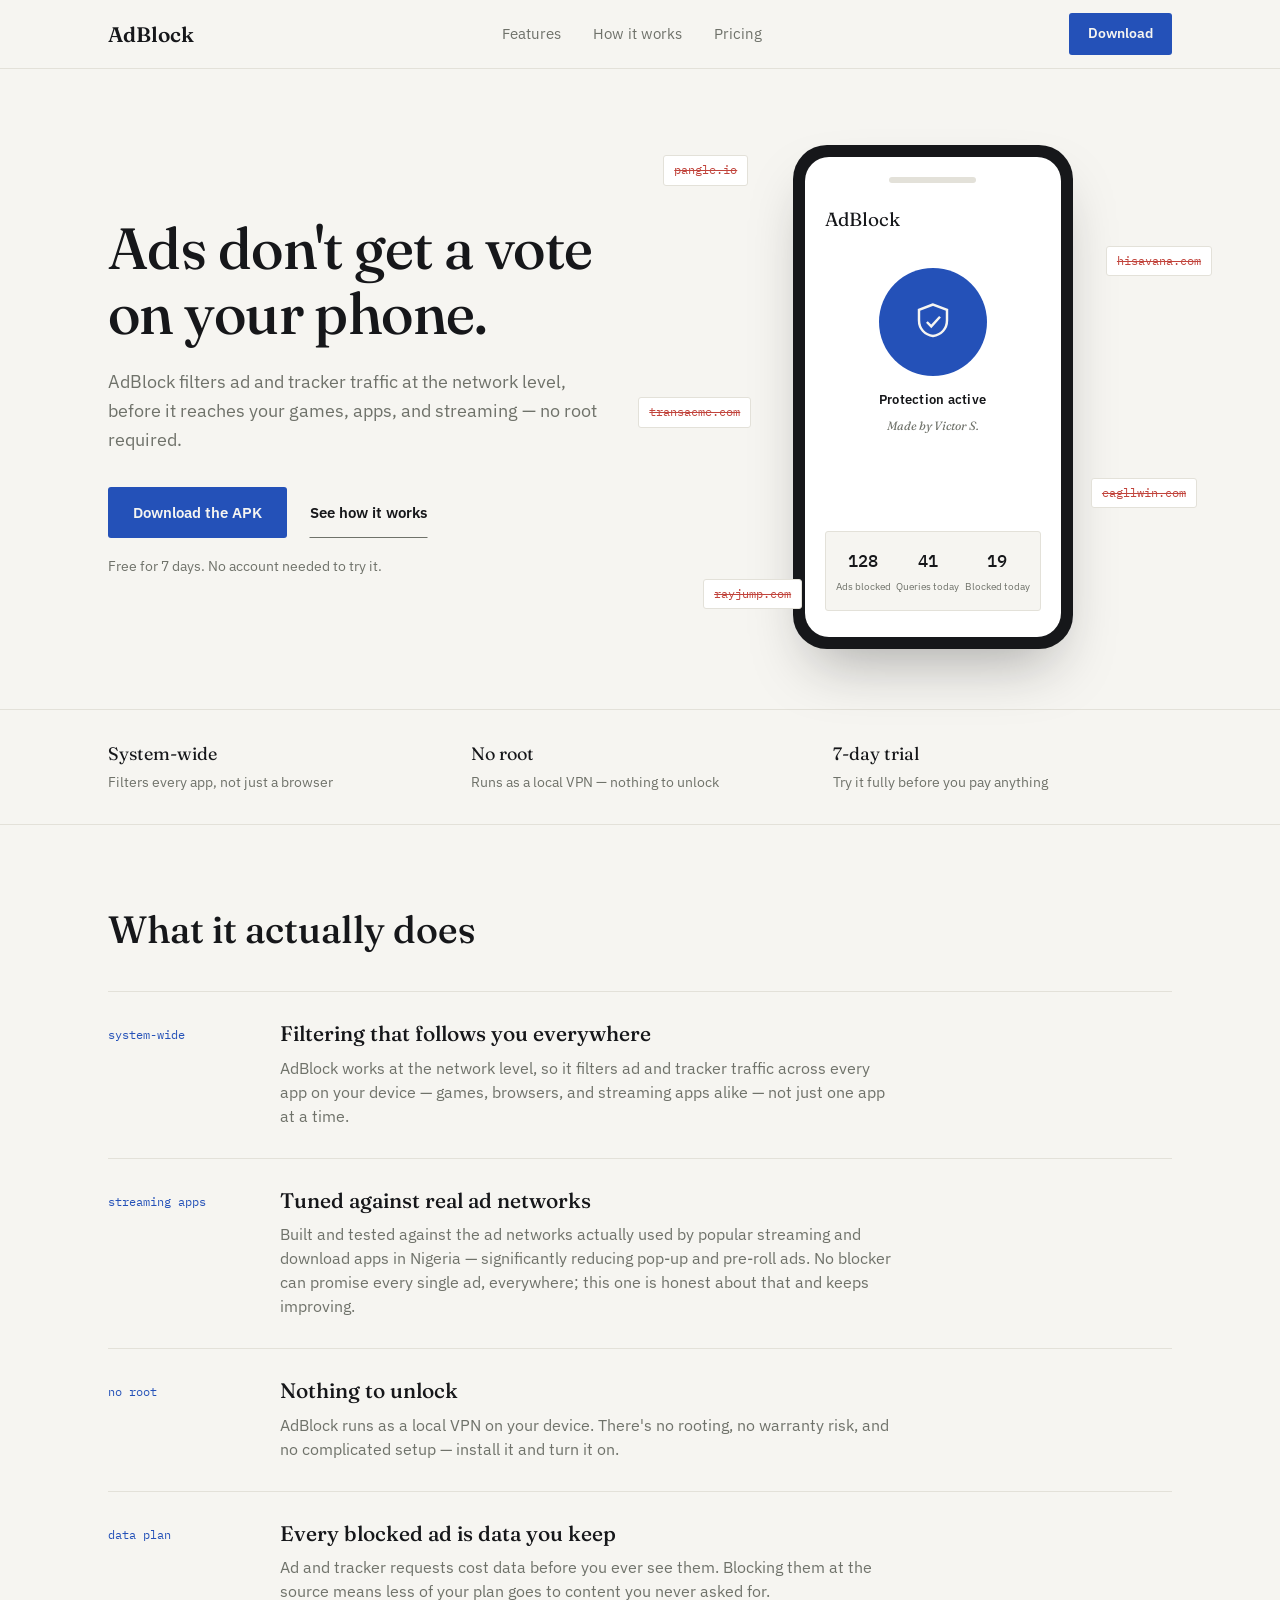
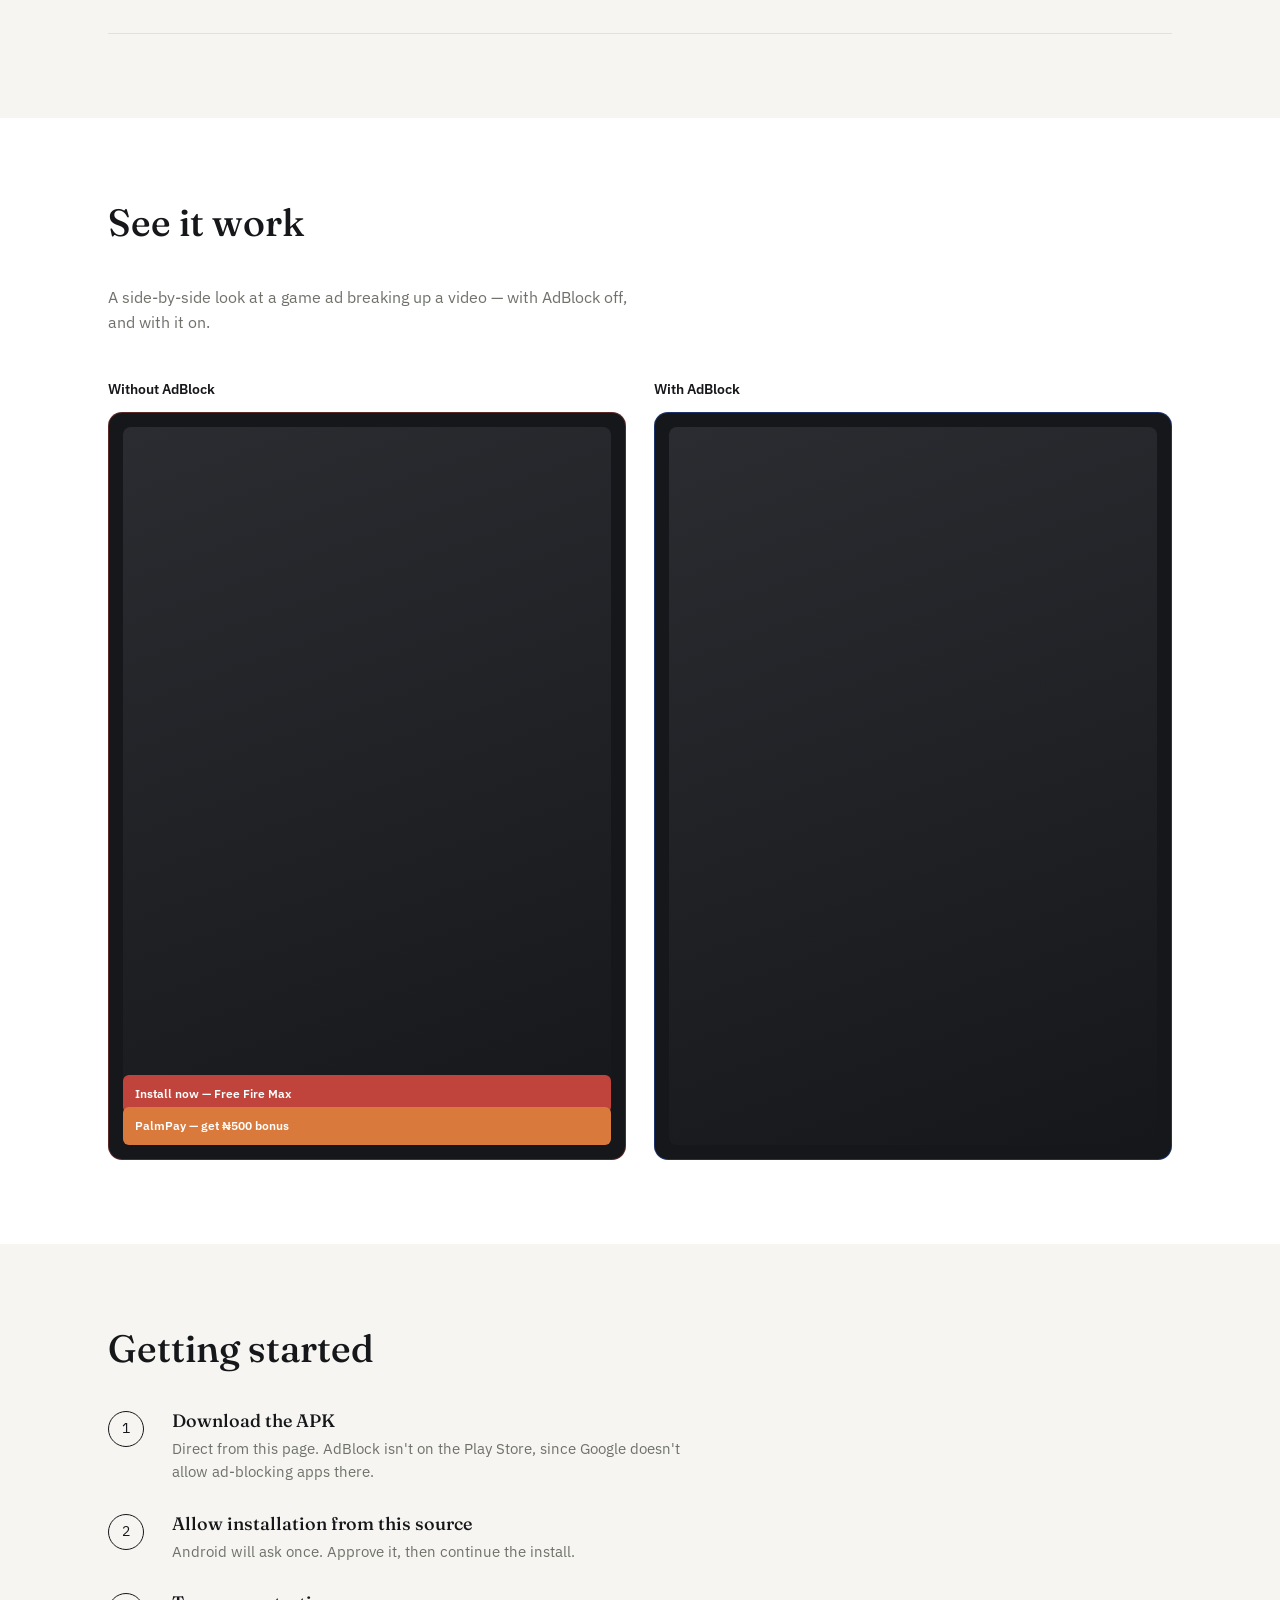
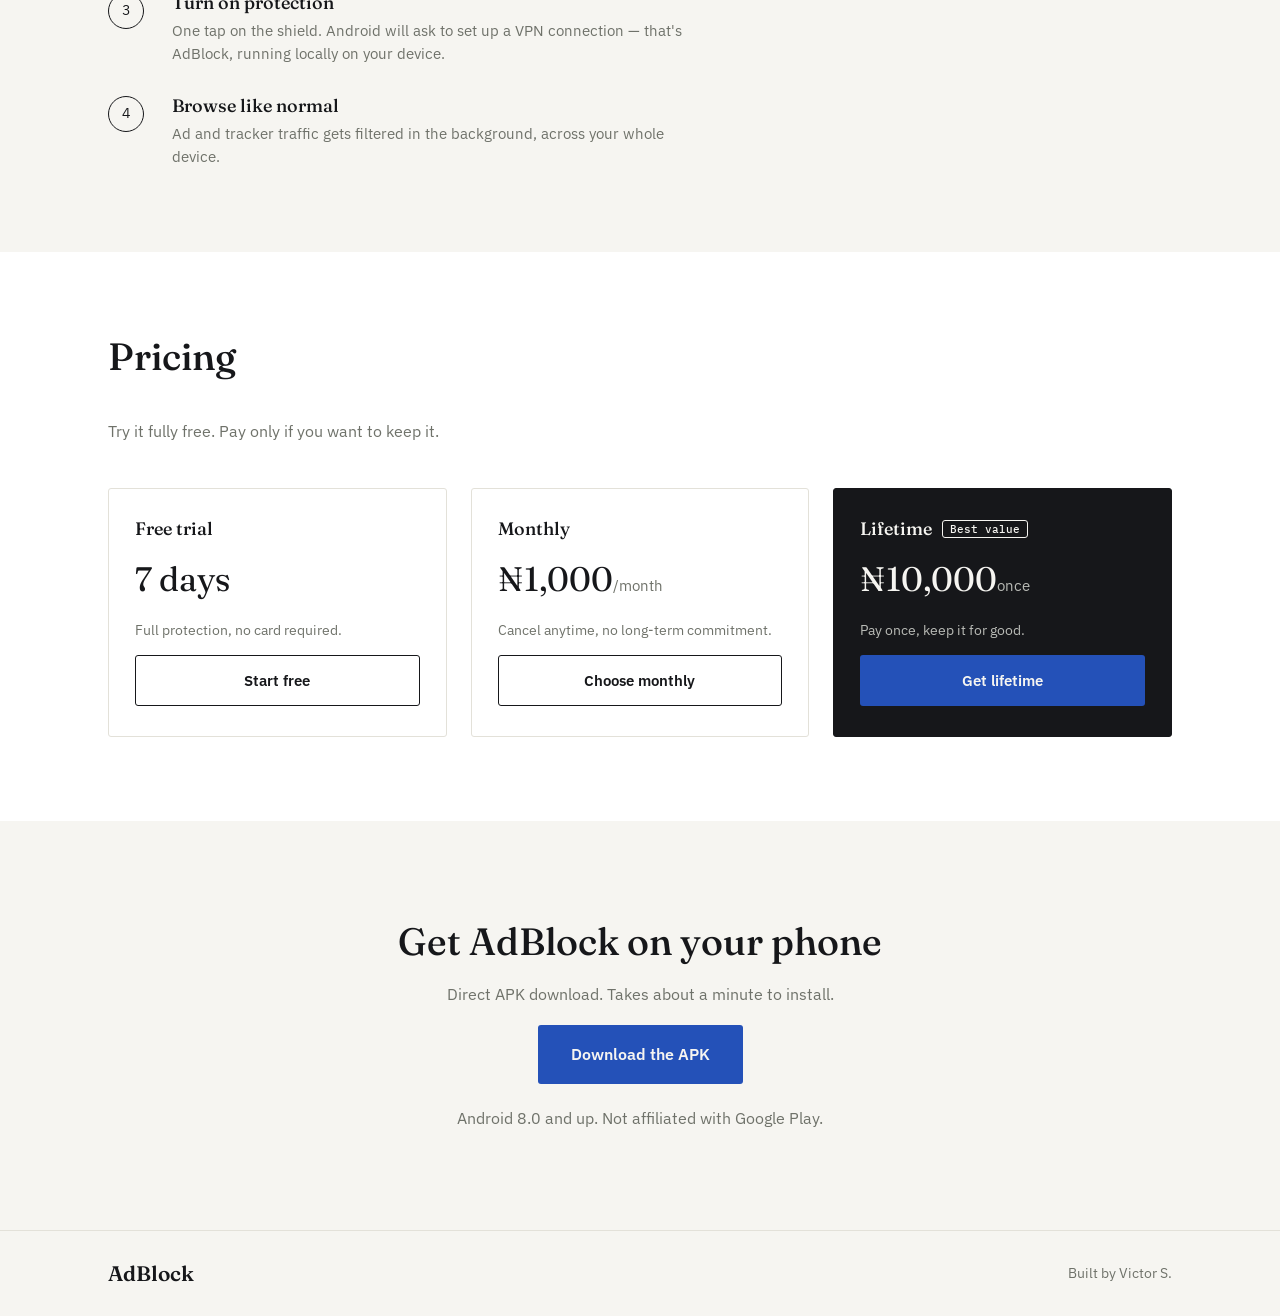
==== src/index.html @ f9def2c8 "first commit" ====
<!DOCTYPE html>
<html lang="en">
<head>
<meta charset="UTF-8">
<meta name="viewport" content="width=device-width, initial-scale=1.0">
<title>AdBlock — Block ads across every app on your phone</title>
<meta name="description" content="AdBlock filters ad and tracker traffic at the network level, before it reaches your games, apps, and streaming. No root required.">
<link rel="preconnect" href="https://fonts.googleapis.com">
<link rel="preconnect" href="https://fonts.gstatic.com" crossorigin>
<link href="https://fonts.googleapis.com/css2?family=Fraunces:opsz,wght@9..144,400;9..144,500;9..144,600&family=IBM+Plex+Sans:wght@400;500;600&family=IBM+Plex+Mono:wght@400;500&display=swap" rel="stylesheet">
<link rel="stylesheet" href="styles.css">
</head>
<body>

<header class="site-header">
  <div class="wrap header-inner">
    <a href="#top" class="wordmark">AdBlock</a>
    <nav class="main-nav">
      <a href="#features">Features</a>
      <a href="#how-it-works">How it works</a>
      <a href="#pricing">Pricing</a>
    </nav>
    <a href="#download" class="btn btn-primary btn-small">Download</a>
  </div>
</header>

<main id="top">

  <!-- HERO -->
  <section class="hero">
    <div class="wrap hero-inner">
      <div class="hero-text">
        <h1>Ads don't get a vote on your phone.</h1>
        <p class="hero-sub">AdBlock filters ad and tracker traffic at the network level, before it reaches your games, apps, and streaming — no root required.</p>
        <div class="hero-actions">
          <a href="#download" class="btn btn-primary">Download the APK</a>
          <a href="#how-it-works" class="btn btn-ghost">See how it works</a>
        </div>
        <p class="hero-note">Free for 7 days. No account needed to try it.</p>
      </div>

      <div class="hero-visual">
        <div class="chip-field" aria-hidden="true">
          <span class="chip">pangle.io</span>
          <span class="chip">hisavana.com</span>
          <span class="chip">transacme.com</span>
          <span class="chip">eagllwin.com</span>
          <span class="chip">rayjump.com</span>
        </div>

        <!--
          PHONE MOCKUP — this is a hand-built approximation of the app's
          home screen, matching your original spec (circular toggle,
          "PROTECTION ACTIVE" label, stats card, "Made by Victor S." line).

          TO REPLACE WITH YOUR REAL SCREENSHOT:
          1. Drop your screenshot into /assets/app-home.png
          2. Delete everything inside <div class="phone-screen"> ... </div>
          3. Replace it with: <img src="assets/app-home.png" alt="AdBlock app home screen">
        -->
        <div class="phone-frame">
          <div class="phone-screen">
            <div class="mock-statusbar"></div>
            <div class="mock-app-title">AdBlock</div>

            <div class="mock-toggle-wrap">
              <div class="mock-toggle">
                <svg viewBox="0 0 24 24" class="mock-shield" fill="none" stroke="currentColor" stroke-width="1.4">
                  <path d="M12 2 4 5v6c0 5 3.4 8.4 8 9 4.6-.6 8-4 8-9V5l-8-3Z"/>
                  <path d="m8.5 12 2.5 2.5L16 9" />
                </svg>
              </div>
              <p class="mock-toggle-label">Protection active</p>
              <p class="mock-credit">Made by Victor S.</p>
            </div>

            <div class="mock-stats-card">
              <div class="mock-stat">
                <span class="mock-stat-num">128</span>
                <span class="mock-stat-label">Ads blocked</span>
              </div>
              <div class="mock-stat">
                <span class="mock-stat-num">41</span>
                <span class="mock-stat-label">Queries today</span>
              </div>
              <div class="mock-stat">
                <span class="mock-stat-num">19</span>
                <span class="mock-stat-label">Blocked today</span>
              </div>
            </div>
          </div>
        </div>
      </div>
    </div>
  </section>

  <!-- FACTS STRIP -->
  <section class="facts-strip">
    <div class="wrap facts-inner">
      <div class="fact">
        <span class="fact-head">System-wide</span>
        <span class="fact-body">Filters every app, not just a browser</span>
      </div>
      <div class="fact">
        <span class="fact-head">No root</span>
        <span class="fact-body">Runs as a local VPN — nothing to unlock</span>
      </div>
      <div class="fact">
        <span class="fact-head">7-day trial</span>
        <span class="fact-body">Try it fully before you pay anything</span>
      </div>
    </div>
  </section>

  <!-- FEATURES -->
  <section id="features" class="features">
    <div class="wrap">
      <h2>What it actually does</h2>

      <div class="feature-row">
        <span class="feature-tag">system-wide</span>
        <div class="feature-body">
          <h3>Filtering that follows you everywhere</h3>
          <p>AdBlock works at the network level, so it filters ad and tracker traffic across every app on your device — games, browsers, and streaming apps alike — not just one app at a time.</p>
        </div>
      </div>

      <div class="feature-row">
        <span class="feature-tag">streaming apps</span>
        <div class="feature-body">
          <h3>Tuned against real ad networks</h3>
          <p>Built and tested against the ad networks actually used by popular streaming and download apps in Nigeria — significantly reducing pop-up and pre-roll ads. No blocker can promise every single ad, everywhere; this one is honest about that and keeps improving.</p>
        </div>
      </div>

      <div class="feature-row">
        <span class="feature-tag">no root</span>
        <div class="feature-body">
          <h3>Nothing to unlock</h3>
          <p>AdBlock runs as a local VPN on your device. There's no rooting, no warranty risk, and no complicated setup — install it and turn it on.</p>
        </div>
      </div>

      <div class="feature-row">
        <span class="feature-tag">data plan</span>
        <div class="feature-body">
          <h3>Every blocked ad is data you keep</h3>
          <p>Ad and tracker requests cost data before you ever see them. Blocking them at the source means less of your plan goes to content you never asked for.</p>
        </div>
      </div>
    </div>
  </section>

  <!-- COMPARISON -->
  <section class="comparison">
    <div class="wrap">
      <h2>See it work</h2>
      <p class="comparison-sub">A side-by-side look at a game ad breaking up a video — with AdBlock off, and with it on.</p>

      <div class="compare-grid">
        <div class="compare-panel">
          <span class="compare-label">Without AdBlock</span>
          <div class="compare-mock compare-mock--off">
            <div class="mock-video-bar"></div>
            <div class="mock-ad-banner">Install now — Free Fire Max</div>
            <div class="mock-ad-banner mock-ad-banner--sm">PalmPay — get ₦500 bonus</div>
          </div>
        </div>
        <div class="compare-panel">
          <span class="compare-label">With AdBlock</span>
          <div class="compare-mock compare-mock--on">
            <div class="mock-video-bar"></div>
          </div>
        </div>
      </div>

      <!--
        SCREEN RECORDING — once you have the real comparison recording,
        drop it in as /assets/comparison.mp4 and uncomment the block below.
        A poster image (assets/comparison-poster.jpg) shows before it plays.
      -->
      <!--
      <div class="video-slot">
        <video controls poster="assets/comparison-poster.jpg">
          <source src="assets/comparison.mp4" type="video/mp4">
        </video>
      </div>
      -->
    </div>
  </section>

  <!-- HOW IT WORKS -->
  <section id="how-it-works" class="how-it-works">
    <div class="wrap">
      <h2>Getting started</h2>

      <ol class="steps">
        <li>
          <span class="step-num">1</span>
          <div>
            <h3>Download the APK</h3>
            <p>Direct from this page. AdBlock isn't on the Play Store, since Google doesn't allow ad-blocking apps there.</p>
          </div>
        </li>
        <li>
          <span class="step-num">2</span>
          <div>
            <h3>Allow installation from this source</h3>
            <p>Android will ask once. Approve it, then continue the install.</p>
          </div>
        </li>
        <li>
          <span class="step-num">3</span>
          <div>
            <h3>Turn on protection</h3>
            <p>One tap on the shield. Android will ask to set up a VPN connection — that's AdBlock, running locally on your device.</p>
          </div>
        </li>
        <li>
          <span class="step-num">4</span>
          <div>
            <h3>Browse like normal</h3>
            <p>Ad and tracker traffic gets filtered in the background, across your whole device.</p>
          </div>
        </li>
      </ol>
    </div>
  </section>

  <!-- PRICING -->
  <section id="pricing" class="pricing">
    <div class="wrap">
      <h2>Pricing</h2>
      <p class="pricing-sub">Try it fully free. Pay only if you want to keep it.</p>

      <div class="pricing-grid">
        <div class="price-col">
          <h3>Free trial</h3>
          <p class="price-amount">7 days</p>
          <p class="price-detail">Full protection, no card required.</p>
          <a href="#download" class="btn btn-outline">Start free</a>
        </div>

        <div class="price-col">
          <h3>Monthly</h3>
          <p class="price-amount">₦1,000<span>/month</span></p>
          <p class="price-detail">Cancel anytime, no long-term commitment.</p>
          <a href="#download" class="btn btn-outline">Choose monthly</a>
        </div>

        <div class="price-col price-col--featured">
          <h3>Lifetime <span class="best-value">Best value</span></h3>
          <p class="price-amount">₦10,000<span>once</span></p>
          <p class="price-detail">Pay once, keep it for good.</p>
          <a href="#download" class="btn btn-primary">Get lifetime</a>
        </div>
      </div>
    </div>
  </section>

  <!-- DOWNLOAD CTA -->
  <section id="download" class="download-cta">
    <div class="wrap download-inner">
      <h2>Get AdBlock on your phone</h2>
      <p>Direct APK download. Takes about a minute to install.</p>
      <!-- TODO: replace href with your real GitHub Releases APK URL -->
      <a href="#" class="btn btn-primary btn-large">Download the APK</a>
      <p class="download-note">Android 8.0 and up. Not affiliated with Google Play.</p>
    </div>
  </section>

</main>

<footer class="site-footer">
  <div class="wrap footer-inner">
    <span class="wordmark">AdBlock</span>
    <span class="footer-credit">Built by Victor S.</span>
  </div>
</footer>

<script src="script.js"></script>
</body>
</html>
---- src/styles.css ----
/* ---------------------------------------------------------
   Tokens
--------------------------------------------------------- */
:root {
  --paper: #F6F5F1;
  --surface: #FFFFFF;
  --ink: #16171A;
  --muted: #6F726A;
  --accent: #2451B8;
  --accent-ink: #F6F5F1;
  --blocked: #C1443C;
  --border: #E3E1D9;

  --font-display: 'Fraunces', serif;
  --font-body: 'IBM Plex Sans', sans-serif;
  --font-mono: 'IBM Plex Mono', monospace;

  --max-width: 1120px;
  --radius: 3px;
}

* { box-sizing: border-box; }
html { scroll-behavior: smooth; }

body {
  margin: 0;
  background: var(--paper);
  color: var(--ink);
  font-family: var(--font-body);
  font-size: 16px;
  line-height: 1.55;
  -webkit-font-smoothing: antialiased;
}

.wrap {
  max-width: var(--max-width);
  margin: 0 auto;
  padding: 0 28px;
}

a { color: inherit; text-decoration: none; }

h1, h2, h3 {
  font-family: var(--font-display);
  font-weight: 500;
  line-height: 1.12;
  margin: 0;
}

h2 {
  font-size: clamp(28px, 4vw, 38px);
  margin-bottom: 40px;
}

p { margin: 0; }

:focus-visible {
  outline: 2px solid var(--accent);
  outline-offset: 3px;
}

@media (prefers-reduced-motion: reduce) {
  * { animation-duration: 0.001ms !important; animation-iteration-count: 1 !important; transition-duration: 0.001ms !important; }
}

/* ---------------------------------------------------------
   Buttons
--------------------------------------------------------- */
.btn {
  display: inline-flex;
  align-items: center;
  justify-content: center;
  padding: 13px 24px;
  font-family: var(--font-body);
  font-size: 15px;
  font-weight: 600;
  border-radius: var(--radius);
  border: 1px solid transparent;
  cursor: pointer;
  transition: background 0.15s ease, border-color 0.15s ease, transform 0.1s ease;
}
.btn:active { transform: translateY(1px); }

.btn-primary { background: var(--accent); color: var(--accent-ink); }
.btn-primary:hover { background: #1c3f99; }

.btn-outline { background: transparent; color: var(--ink); border-color: var(--ink); }
.btn-outline:hover { background: var(--ink); color: var(--paper); }

.btn-ghost { background: transparent; color: var(--ink); border-bottom: 1px solid var(--muted); border-radius: 0; padding-left: 0; padding-right: 0; }
.btn-ghost:hover { border-color: var(--ink); }

.btn-small { padding: 9px 18px; font-size: 14px; }
.btn-large { padding: 16px 32px; font-size: 16px; }

/* ---------------------------------------------------------
   Header
--------------------------------------------------------- */
.site-header {
  position: sticky;
  top: 0;
  z-index: 50;
  background: rgba(246, 245, 241, 0.92);
  backdrop-filter: blur(6px);
  border-bottom: 1px solid var(--border);
}

.header-inner {
  display: flex;
  align-items: center;
  justify-content: space-between;
  height: 68px;
}

.wordmark {
  font-family: var(--font-display);
  font-size: 21px;
  font-weight: 600;
}

.main-nav {
  display: flex;
  gap: 32px;
}
.main-nav a { font-size: 15px; color: var(--muted); }
.main-nav a:hover { color: var(--ink); }

/* ---------------------------------------------------------
   Hero
--------------------------------------------------------- */
.hero { padding: 76px 0 60px; }

.hero-inner {
  display: grid;
  grid-template-columns: 1.05fr 0.95fr;
  gap: 56px;
  align-items: center;
}

.hero-text h1 {
  font-size: clamp(36px, 5.2vw, 58px);
  letter-spacing: -0.01em;
}

.hero-sub {
  margin-top: 22px;
  max-width: 46ch;
  font-size: 18px;
  color: var(--muted);
  line-height: 1.6;
}

.hero-actions {
  display: flex;
  align-items: center;
  gap: 22px;
  margin-top: 32px;
}

.hero-note {
  margin-top: 18px;
  font-size: 14px;
  color: var(--muted);
}

/* --- hero visual --- */
.hero-visual {
  position: relative;
  display: flex;
  justify-content: center;
}

.chip-field {
  position: absolute;
  inset: -10px -10px auto -10px;
  height: 100%;
  pointer-events: none;
}

.chip {
  position: absolute;
  font-family: var(--font-mono);
  font-size: 12px;
  color: var(--blocked);
  background: var(--surface);
  border: 1px solid var(--border);
  padding: 5px 10px;
  border-radius: var(--radius);
  text-decoration: line-through;
  text-decoration-thickness: 1px;
  animation: drift 9s ease-in-out infinite;
}
.chip:nth-child(1) { top: 4%;  left: -4%;  animation-delay: 0s; }
.chip:nth-child(2) { top: 22%; right: -6%; animation-delay: 1.4s; }
.chip:nth-child(3) { top: 52%; left: -9%;  animation-delay: 2.8s; }
.chip:nth-child(4) { top: 68%; right: -3%; animation-delay: 4.2s; }
.chip:nth-child(5) { top: 88%; left: 4%;   animation-delay: 5.6s; }

@keyframes drift {
  0%, 100% { transform: translateY(0); }
  50% { transform: translateY(-8px); }
}

.phone-frame {
  width: 280px;
  background: var(--ink);
  border-radius: 34px;
  padding: 12px;
  box-shadow: 0 30px 60px -20px rgba(22, 23, 26, 0.35);
}

.phone-screen {
  background: var(--surface);
  border-radius: 24px;
  padding: 20px 20px 26px;
  min-height: 480px;
  display: flex;
  flex-direction: column;
  align-items: center;
}

.mock-statusbar {
  width: 40%;
  height: 6px;
  background: var(--border);
  border-radius: 4px;
  align-self: center;
  margin-bottom: 22px;
}

.mock-app-title {
  font-family: var(--font-display);
  font-size: 19px;
  align-self: flex-start;
  margin-bottom: 34px;
}

.mock-toggle-wrap {
  display: flex;
  flex-direction: column;
  align-items: center;
  margin-bottom: 30px;
}

.mock-toggle {
  width: 108px;
  height: 108px;
  border-radius: 50%;
  background: var(--accent);
  display: flex;
  align-items: center;
  justify-content: center;
  color: var(--accent-ink);
}
.mock-shield { width: 42px; height: 42px; }

.mock-toggle-label {
  margin-top: 14px;
  font-size: 13px;
  font-weight: 600;
  letter-spacing: 0.02em;
}

.mock-credit {
  margin-top: 6px;
  font-family: var(--font-display);
  font-style: italic;
  font-size: 12px;
  color: var(--muted);
}

.mock-stats-card {
  width: 100%;
  background: var(--paper);
  border: 1px solid var(--border);
  border-radius: var(--radius);
  padding: 16px 10px;
  display: flex;
  justify-content: space-between;
  margin-top: auto;
}

.mock-stat { display: flex; flex-direction: column; align-items: center; gap: 4px; }
.mock-stat-num { font-family: var(--font-mono); font-size: 17px; font-weight: 500; }
.mock-stat-label { font-size: 10px; color: var(--muted); text-align: center; }

/* ---------------------------------------------------------
   Facts strip
--------------------------------------------------------- */
.facts-strip {
  border-top: 1px solid var(--border);
  border-bottom: 1px solid var(--border);
  padding: 30px 0;
}

.facts-inner {
  display: grid;
  grid-template-columns: repeat(3, 1fr);
  gap: 24px;
}

.fact { display: flex; flex-direction: column; gap: 4px; }
.fact-head { font-family: var(--font-display); font-size: 18px; }
.fact-body { font-size: 14px; color: var(--muted); }

/* ---------------------------------------------------------
   Features
--------------------------------------------------------- */
.features { padding: 84px 0; }

.feature-row {
  display: grid;
  grid-template-columns: 140px 1fr;
  gap: 32px;
  padding: 30px 0;
  border-top: 1px solid var(--border);
}
.feature-row:last-child { border-bottom: 1px solid var(--border); }

.feature-tag {
  font-family: var(--font-mono);
  font-size: 12px;
  color: var(--accent);
  padding-top: 4px;
}

.feature-body h3 {
  font-size: 21px;
  margin-bottom: 10px;
}
.feature-body p {
  max-width: 62ch;
  color: var(--muted);
  font-size: 15.5px;
}

/* ---------------------------------------------------------
   Comparison
--------------------------------------------------------- */
.comparison { padding: 84px 0; background: var(--surface); }

.comparison-sub {
  max-width: 52ch;
  color: var(--muted);
  margin-bottom: 44px;
  font-size: 16px;
}

.compare-grid {
  display: grid;
  grid-template-columns: 1fr 1fr;
  gap: 28px;
}

.compare-panel { display: flex; flex-direction: column; }

.compare-label {
  display: block;
  font-size: 14px;
  font-weight: 600;
  margin-bottom: 12px;
}

.compare-mock {
  aspect-ratio: 9 / 13;
  background: var(--ink);
  border-radius: 14px;
  padding: 14px;
  position: relative;
  overflow: hidden;
  border: 1px solid transparent;
}

.compare-mock--off { border-color: rgba(193, 68, 60, 0.4); }
.compare-mock--on { border-color: rgba(36, 81, 184, 0.5); }

.mock-video-bar {
  position: absolute;
  inset: 14px;
  background: linear-gradient(160deg, #2a2c31, #16171a);
  border-radius: 8px;
}

.mock-ad-banner {
  position: absolute;
  left: 14px;
  right: 14px;
  bottom: 46px;
  background: var(--blocked);
  color: #fff;
  font-size: 12px;
  font-weight: 600;
  padding: 10px 12px;
  border-radius: 6px;
}
.mock-ad-banner--sm {
  bottom: 14px;
  background: #d97a3c;
}

.video-slot {
  margin-top: 32px;
}
.video-slot video { width: 100%; border-radius: 10px; }

/* ---------------------------------------------------------
   How it works
--------------------------------------------------------- */
.how-it-works { padding: 84px 0; }

.steps {
  list-style: none;
  margin: 0;
  padding: 0;
  display: flex;
  flex-direction: column;
  gap: 30px;
}

.steps li {
  display: grid;
  grid-template-columns: 44px 1fr;
  gap: 20px;
  align-items: start;
}

.step-num {
  width: 36px;
  height: 36px;
  border: 1px solid var(--ink);
  border-radius: 50%;
  display: flex;
  align-items: center;
  justify-content: center;
  font-family: var(--font-mono);
  font-size: 14px;
}

.steps h3 { font-size: 18px; margin-bottom: 6px; }
.steps p { color: var(--muted); font-size: 15px; max-width: 58ch; }

/* ---------------------------------------------------------
   Pricing
--------------------------------------------------------- */
.pricing { padding: 84px 0; background: var(--surface); }

.pricing-sub { color: var(--muted); margin-bottom: 44px; font-size: 16px; }

.pricing-grid {
  display: grid;
  grid-template-columns: repeat(3, 1fr);
  gap: 24px;
}

.price-col {
  border: 1px solid var(--border);
  border-radius: var(--radius);
  padding: 30px 26px;
  display: flex;
  flex-direction: column;
  gap: 14px;
}

.price-col--featured {
  border-color: var(--ink);
  background: var(--ink);
  color: var(--paper);
}
.price-col--featured .price-detail { color: #B9BBB6; }
.price-col--featured .btn-primary { background: var(--accent); }

.price-col h3 { font-size: 18px; display: flex; align-items: center; gap: 10px; }

.best-value {
  font-family: var(--font-mono);
  font-size: 11px;
  color: var(--accent);
  border: 1px solid var(--accent);
  padding: 2px 7px;
  border-radius: var(--radius);
}
.price-col--featured .best-value { color: var(--paper); border-color: var(--paper); }

.price-amount {
  font-family: var(--font-display);
  font-size: 34px;
}
.price-amount span { font-size: 15px; color: var(--muted); font-family: var(--font-body); }
.price-col--featured .price-amount span { color: #B9BBB6; }

.price-detail { font-size: 14px; color: var(--muted); flex-grow: 1; }

/* ---------------------------------------------------------
   Download CTA
--------------------------------------------------------- */
.download-cta { padding: 100px 0; }

.download-inner { text-align: center; display: flex; flex-direction: column; align-items: center; gap: 18px; }
.download-inner h2 { margin-bottom: 0; }
.download-inner p { color: var(--muted); font-size: 16px; }
.download-note { font-size: 13px; color: var(--muted); margin-top: 4px; }

/* ---------------------------------------------------------
   Footer
--------------------------------------------------------- */
.site-footer { border-top: 1px solid var(--border); padding: 26px 0; }
.footer-inner { display: flex; justify-content: space-between; align-items: center; }
.footer-credit { font-size: 14px; color: var(--muted); }

/* ---------------------------------------------------------
   Responsive
--------------------------------------------------------- */
@media (max-width: 860px) {
  .main-nav { display: none; }

  .hero-inner { grid-template-columns: 1fr; }
  .hero-visual { order: -1; margin-bottom: 20px; }
  .chip { display: none; }

  .facts-inner { grid-template-columns: 1fr; gap: 20px; }

  .feature-row { grid-template-columns: 1fr; gap: 10px; }

  .compare-grid { grid-template-columns: 1fr; }

  .pricing-grid { grid-template-columns: 1fr; }

  .footer-inner { flex-direction: column; gap: 8px; text-align: center; }
}
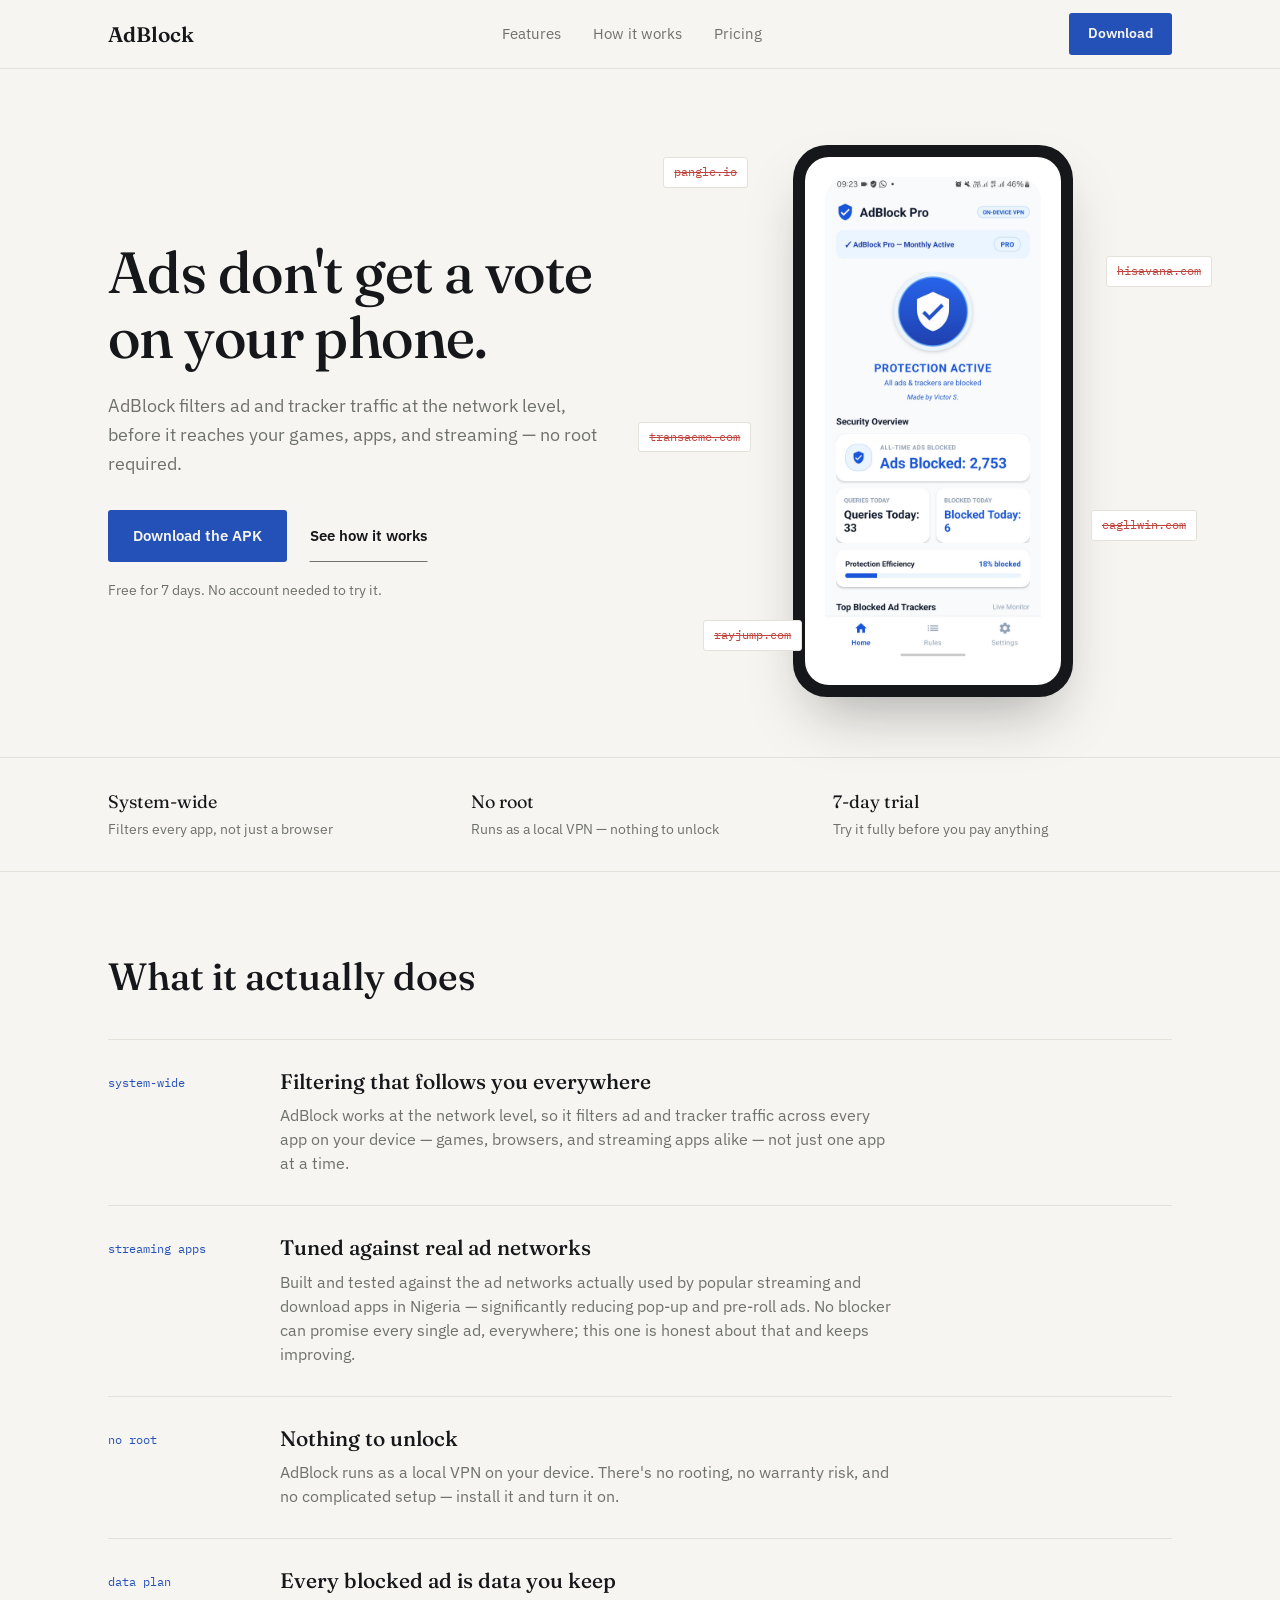
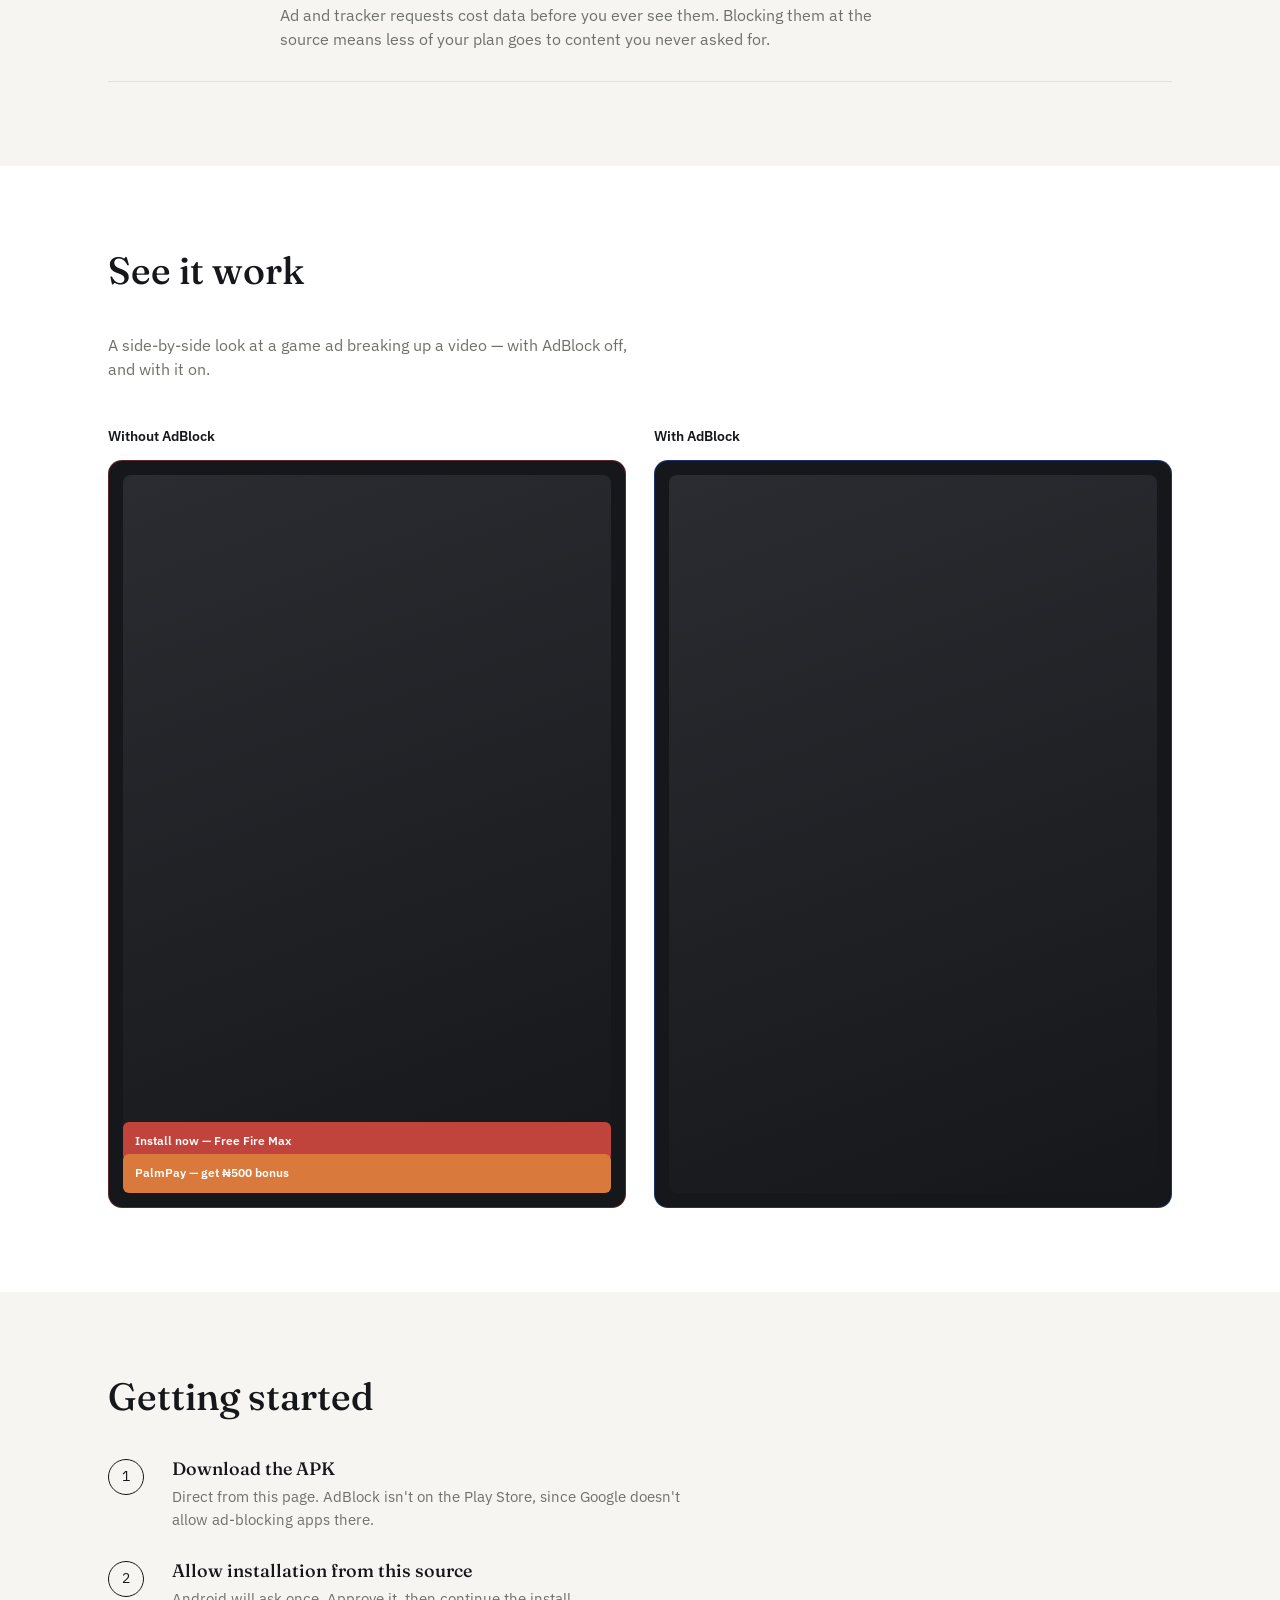
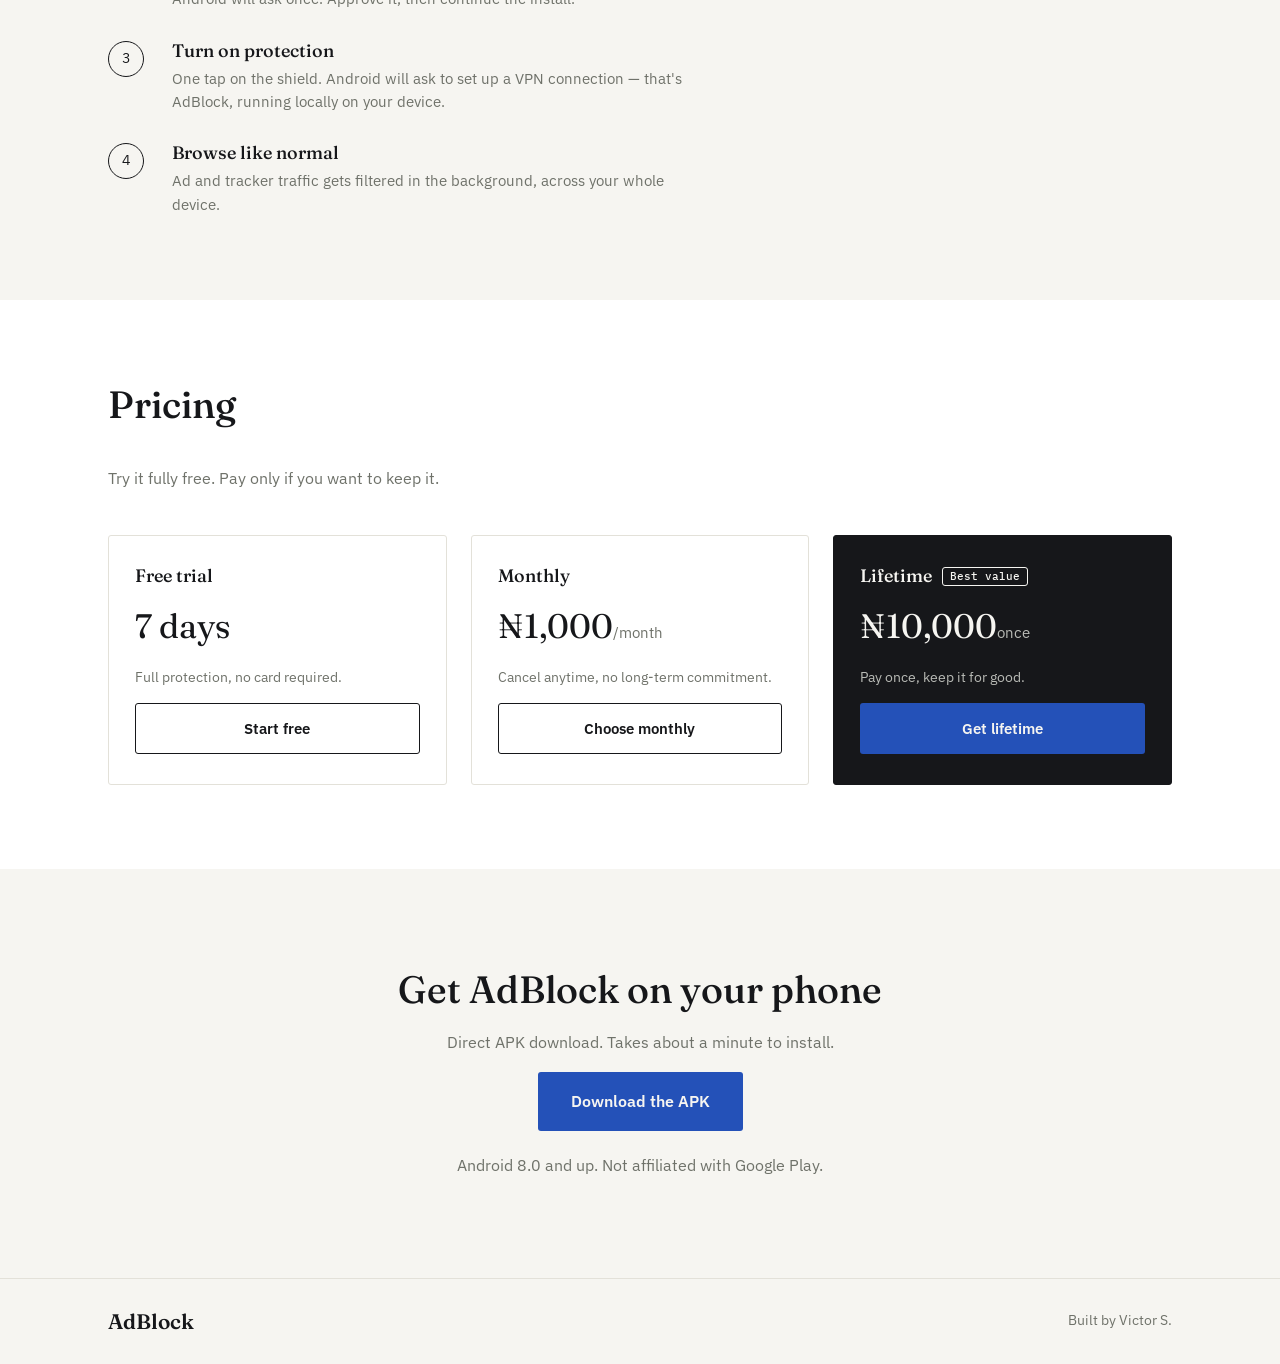
==== commit a15bd3fb: "Add screenshot, and apk file" ====
--- a/src/index.html
+++ b/src/index.html
@@ -60,34 +60,7 @@
         -->
         <div class="phone-frame">
           <div class="phone-screen">
-            <div class="mock-statusbar"></div>
-            <div class="mock-app-title">AdBlock</div>
-
-            <div class="mock-toggle-wrap">
-              <div class="mock-toggle">
-                <svg viewBox="0 0 24 24" class="mock-shield" fill="none" stroke="currentColor" stroke-width="1.4">
-                  <path d="M12 2 4 5v6c0 5 3.4 8.4 8 9 4.6-.6 8-4 8-9V5l-8-3Z"/>
-                  <path d="m8.5 12 2.5 2.5L16 9" />
-                </svg>
-              </div>
-              <p class="mock-toggle-label">Protection active</p>
-              <p class="mock-credit">Made by Victor S.</p>
-            </div>
-
-            <div class="mock-stats-card">
-              <div class="mock-stat">
-                <span class="mock-stat-num">128</span>
-                <span class="mock-stat-label">Ads blocked</span>
-              </div>
-              <div class="mock-stat">
-                <span class="mock-stat-num">41</span>
-                <span class="mock-stat-label">Queries today</span>
-              </div>
-              <div class="mock-stat">
-                <span class="mock-stat-num">19</span>
-                <span class="mock-stat-label">Blocked today</span>
-              </div>
-            </div>
+            <img src="assets/app-home.jpeg" alt="AdBlock app home screen" style="width:100%; border-radius:24px;">
           </div>
         </div>
       </div>
@@ -264,7 +237,7 @@
       <h2>Get AdBlock on your phone</h2>
       <p>Direct APK download. Takes about a minute to install.</p>
       <!-- TODO: replace href with your real GitHub Releases APK URL -->
-      <a href="#" class="btn btn-primary btn-large">Download the APK</a>
+      <a href="download/Adblock.apk" download="adblock.apk" class="btn btn-primary btn-large">Download the APK</a>
       <p class="download-note">Android 8.0 and up. Not affiliated with Google Play.</p>
     </div>
   </section>
